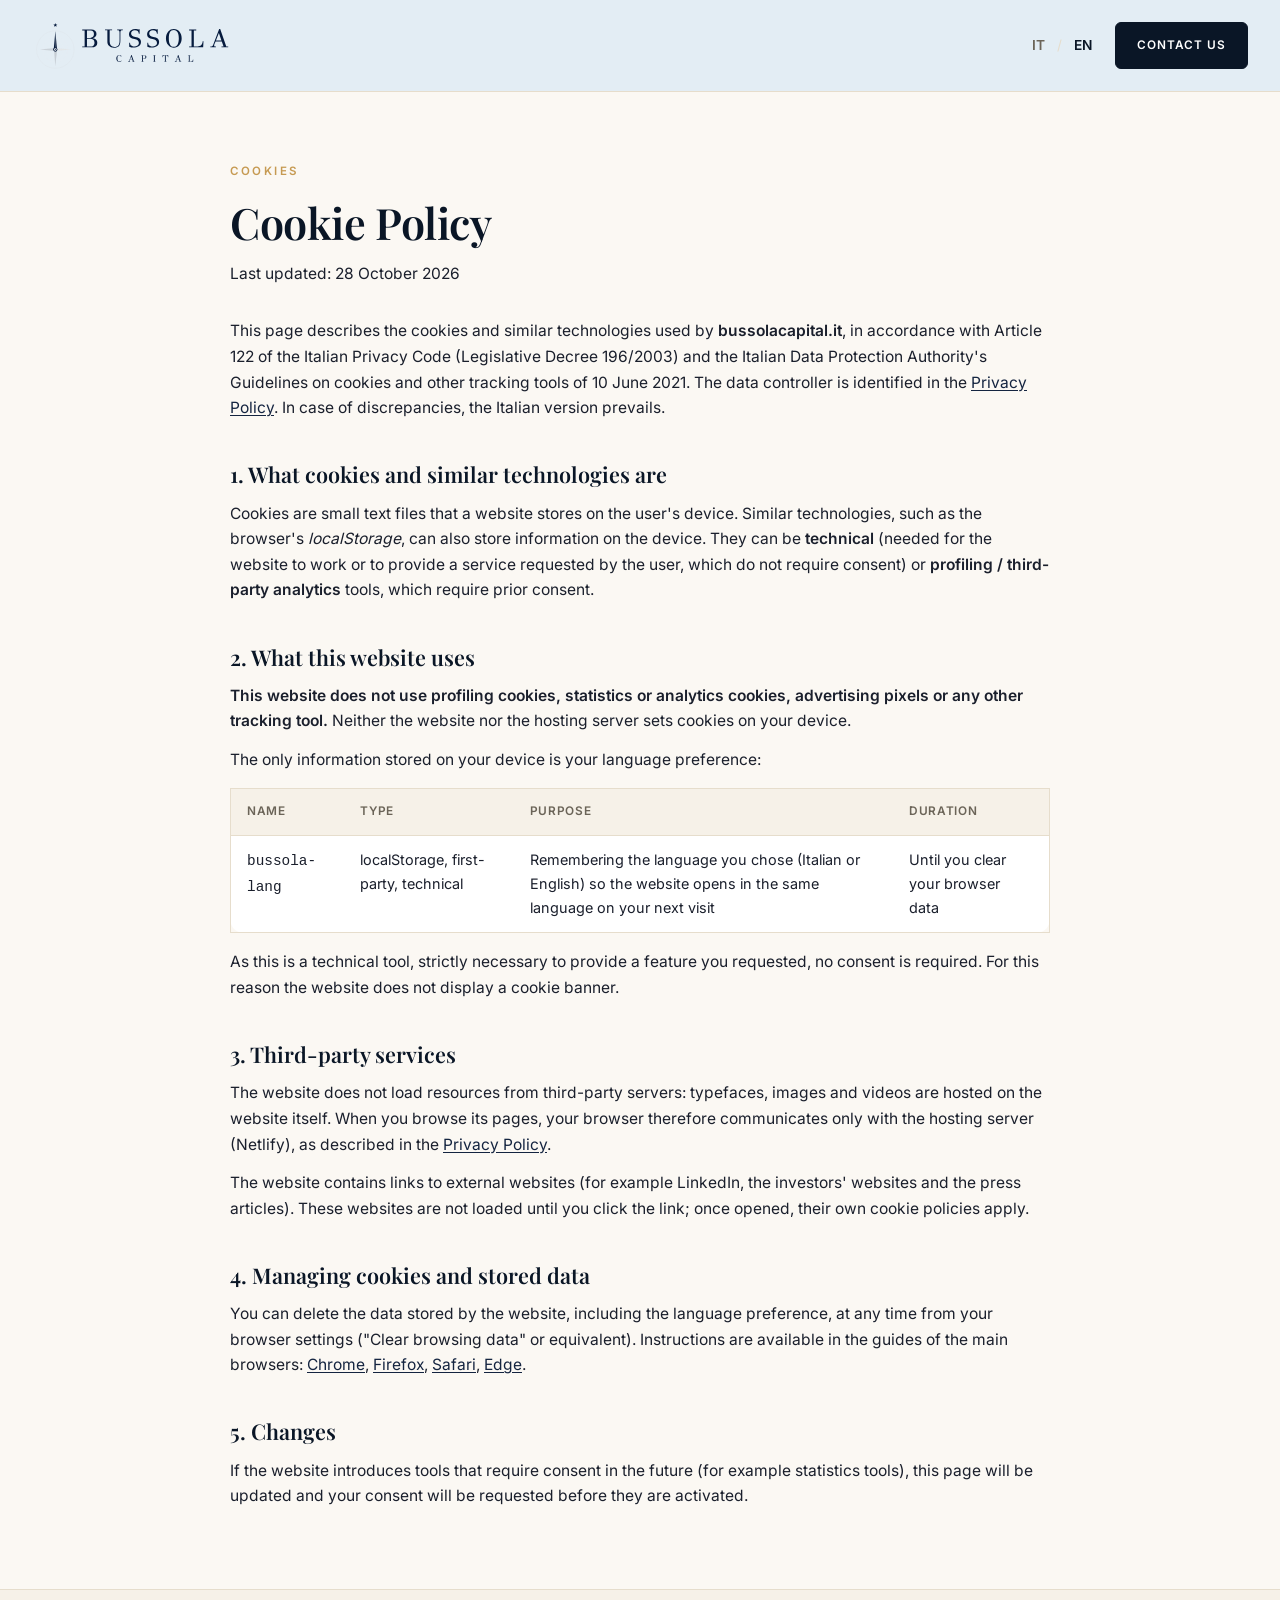
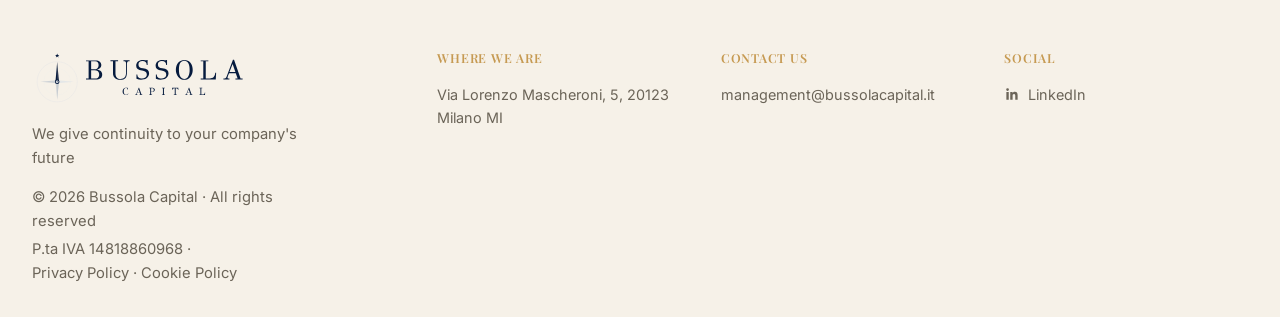
==== cookie-policy-en.html @ df8c8b08 "v3.1: privacy/cookie policy, press bar, no WhatsApp, self-hosted fonts - Remove the WhatsApp link fr" ====
<!DOCTYPE html>
<!-- BOZZA: testo di Privacy/Cookie Policy redatto come prima stesura.
     Da far rivedere e approvare ai partner (Edoardo Positano, Ales Cambareri), possibilmente
     con un consulente privacy, prima della pubblicazione definitiva. Completare i segnaposto
     evidenziati come [DA COMPLETARE: ...]. -->
<html lang="en">
<head>
<meta charset="UTF-8">
<meta name="viewport" content="width=device-width, initial-scale=1.0">
<title>Cookie Policy | Bussola Capital</title>
<meta name="description" content="Bussola Capital cookie policy.">
<link rel="icon" href="/favicon.ico" sizes="any">
<link rel="icon" type="image/png" sizes="32x32" href="/favicon-32.png">
<link rel="icon" type="image/png" sizes="192x192" href="/favicon-192.png">
<link rel="apple-touch-icon" sizes="180x180" href="/favicon-180.png">
<link rel="stylesheet" href="assets/fonts/fonts.css">
<link rel="stylesheet" href="assets/legal.css">
</head>
<body>

<header class="site-header">
  <div class="container">
    <a href="./" class="brand" aria-label="Bussola Capital — home"><img class="brand-logo" src="assets/bussola-logo.svg" alt="Bussola Capital"></a>
    <div class="header-actions">
      <div class="lang-switch">
        <a href="cookie-policy.html" data-lang="it">IT</a>
        <span class="divider">/</span>
        <a href="cookie-policy-en.html" data-lang="en" class="active">EN</a>
      </div>
      <a href="./#contattaci" class="btn btn-primary header-cta">Contact Us</a>
    </div>
  </div>
</header>

<main class="legal">
  <div class="container">
    <article class="legal-body">
      <span class="eyebrow">Cookies</span>
      <h1>Cookie Policy</h1>
      <p class="legal-updated">Last updated: 28 October 2026</p>

      <p style="margin-top:2rem">This page describes the cookies and similar technologies used by <strong>bussolacapital.it</strong>, in accordance with Article 122 of the Italian Privacy Code (Legislative Decree 196/2003) and the Italian Data Protection Authority's Guidelines on cookies and other tracking tools of 10 June 2021. The data controller is identified in the <a href="privacy-policy-en.html">Privacy Policy</a>. In case of discrepancies, the Italian version prevails.</p>

      <h2>1. What cookies and similar technologies are</h2>
      <p>Cookies are small text files that a website stores on the user's device. Similar technologies, such as the browser's <em>localStorage</em>, can also store information on the device. They can be <strong>technical</strong> (needed for the website to work or to provide a service requested by the user, which do not require consent) or <strong>profiling / third-party analytics</strong> tools, which require prior consent.</p>

      <h2>2. What this website uses</h2>
      <p><strong>This website does not use profiling cookies, statistics or analytics cookies, advertising pixels or any other tracking tool.</strong> Neither the website nor the hosting server sets cookies on your device.</p>
      <p>The only information stored on your device is your language preference:</p>
      <div class="legal-table-wrap">
        <table class="legal-table">
          <thead><tr><th>Name</th><th>Type</th><th>Purpose</th><th>Duration</th></tr></thead>
          <tbody>
            <tr><td><code>bussola-lang</code></td><td>localStorage, first-party, technical</td><td>Remembering the language you chose (Italian or English) so the website opens in the same language on your next visit</td><td>Until you clear your browser data</td></tr>
          </tbody>
        </table>
      </div>
      <p style="margin-top:1rem">As this is a technical tool, strictly necessary to provide a feature you requested, no consent is required. For this reason the website does not display a cookie banner.</p>

      <h2>3. Third-party services</h2>
      <p>The website does not load resources from third-party servers: typefaces, images and videos are hosted on the website itself. When you browse its pages, your browser therefore communicates only with the hosting server (Netlify), as described in the <a href="privacy-policy-en.html">Privacy Policy</a>.</p>
      <p>The website contains links to external websites (for example LinkedIn, the investors' websites and the press articles). These websites are not loaded until you click the link; once opened, their own cookie policies apply.</p>

      <h2>4. Managing cookies and stored data</h2>
      <p>You can delete the data stored by the website, including the language preference, at any time from your browser settings ("Clear browsing data" or equivalent). Instructions are available in the guides of the main browsers: <a href="https://support.google.com/chrome/answer/95647" target="_blank" rel="noopener">Chrome</a>, <a href="https://support.mozilla.org/kb/clear-cookies-and-site-data-firefox" target="_blank" rel="noopener">Firefox</a>, <a href="https://support.apple.com/guide/safari/manage-cookies-sfri11471/mac" target="_blank" rel="noopener">Safari</a>, <a href="https://support.microsoft.com/microsoft-edge/delete-cookies-in-microsoft-edge-63947406-40ac-c3b8-57b9-2a946a29ae09" target="_blank" rel="noopener">Edge</a>.</p>

      <h2>5. Changes</h2>
      <p>If the website introduces tools that require consent in the future (for example statistics tools), this page will be updated and your consent will be requested before they are activated.</p>
    </article>
  </div>
</main>

<footer class="site-footer">
  <div class="container">
    <div class="footer-row">
      <div class="footer-brand">
        <img class="footer-logo" src="assets/bussola-logo.svg" alt="Bussola Capital">
        <p>We give continuity to your company's future</p>
        <p class="footer-legal">&copy; 2026 Bussola Capital &middot; All rights reserved</p>
        <p class="footer-legal">P.ta IVA 14818860968 &middot; <span class="footer-legal-links"><a href="privacy-policy-en.html">Privacy Policy</a> &middot; <a href="cookie-policy-en.html">Cookie Policy</a></span></p>
      </div>
      <div class="footer-col">
        <h4>Where We Are</h4>
        <p>Via Lorenzo Mascheroni, 5, 20123 Milano MI</p>
      </div>
      <div class="footer-col">
        <h4>Contact Us</h4>
        <a href="mailto:management@bussolacapital.it">management@bussolacapital.it</a>
      </div>
      <div class="footer-col">
        <h4>Social</h4>
        <a class="social-link" href="https://www.linkedin.com/company/bussola-capital/" target="_blank" rel="noopener">
          <svg viewBox="0 0 24 24" width="16" height="16" fill="currentColor" aria-hidden="true"><path d="M20.45 20.45h-3.55v-5.57c0-1.33-.02-3.03-1.85-3.03-1.85 0-2.14 1.45-2.14 2.94v5.66H9.36V9h3.41v1.56h.05c.47-.9 1.63-1.85 3.36-1.85 3.6 0 4.27 2.37 4.27 5.45v6.29zM5.34 7.43a2.06 2.06 0 1 1 0-4.12 2.06 2.06 0 0 1 0 4.12zM7.12 20.45H3.56V9h3.56v11.45z"/></svg>
          LinkedIn
        </a>
      </div>
    </div>
  </div>
</footer>

<script>
// keep the home page language in sync with the language chosen here
document.querySelectorAll(".lang-switch a").forEach(function(a){
  a.addEventListener("click", function(){ try{ localStorage.setItem("bussola-lang", a.getAttribute("data-lang")); }catch(e){} });
});
try{ localStorage.setItem("bussola-lang", "en"); }catch(e){}
</script>
</body>
</html>
---- assets/fonts/fonts.css ----
/* Playfair Display e Inter in self-hosting (da Google Fonts, licenza SIL OFL 1.1: vedi OFL-*.txt).
   Solo i sottoinsiemi latin e latin-ext; font variabili, un file copre tutti i pesi usati. */
/* Inter — latin-ext */
@font-face{font-family:'Inter';font-style:normal;font-weight:400 600;font-display:swap;src:url(inter-latin-ext.woff2) format('woff2');unicode-range:U+0100-02BA, U+02BD-02C5, U+02C7-02CC, U+02CE-02D7, U+02DD-02FF, U+0304, U+0308, U+0329, U+1D00-1DBF, U+1E00-1E9F, U+1EF2-1EFF, U+2020, U+20A0-20AB, U+20AD-20C4, U+2113, U+2C60-2C7F, U+A720-A7FF}
/* Inter — latin */
@font-face{font-family:'Inter';font-style:normal;font-weight:400 600;font-display:swap;src:url(inter-latin.woff2) format('woff2');unicode-range:U+0000-00FF, U+0131, U+0152-0153, U+02BB-02BC, U+02C6, U+02DA, U+02DC, U+0304, U+0308, U+0329, U+2000-206F, U+20AC, U+2122, U+2191, U+2193, U+2212, U+2215, U+FEFF, U+FFFD}
/* Playfair Display — latin-ext */
@font-face{font-family:'Playfair Display';font-style:normal;font-weight:500 700;font-display:swap;src:url(playfair-display-latin-ext.woff2) format('woff2');unicode-range:U+0100-02BA, U+02BD-02C5, U+02C7-02CC, U+02CE-02D7, U+02DD-02FF, U+0304, U+0308, U+0329, U+1D00-1DBF, U+1E00-1E9F, U+1EF2-1EFF, U+2020, U+20A0-20AB, U+20AD-20C4, U+2113, U+2C60-2C7F, U+A720-A7FF}
/* Playfair Display — latin */
@font-face{font-family:'Playfair Display';font-style:normal;font-weight:500 700;font-display:swap;src:url(playfair-display-latin.woff2) format('woff2');unicode-range:U+0000-00FF, U+0131, U+0152-0153, U+02BB-02BC, U+02C6, U+02DA, U+02DC, U+0304, U+0308, U+0329, U+2000-206F, U+20AC, U+2122, U+2191, U+2193, U+2212, U+2215, U+FEFF, U+FFFD}
---- assets/legal.css ----
/* ==========================================================================
   BUSSOLA CAPITAL — pagine legali (Privacy / Cookie Policy)
   Token, header e footer ripresi da index.html
   ========================================================================== */
:root{
  --bg:#fbf8f3;
  --soft:#f6f1e8;
  --navy:#142440;
  --navy-deep:#0a1626;
  --ink:#1a1f2c;
  --muted:#6b6458;
  --line:#e6ddcc;
  --gold:#c69a52;
  --font-display:"Playfair Display","Georgia",serif;
  --font-body:"Inter",-apple-system,BlinkMacSystemFont,"Segoe UI",sans-serif;
  --container:1320px;
  --header-h:92px;
  --ease:cubic-bezier(0.22,1,0.36,1);
  --t:.3s var(--ease);
}
*,*::before,*::after{box-sizing:border-box}
html,body{max-width:100%}
body,h1,h2,h3,p{margin:0}
a{color:inherit;text-decoration:none}
img{max-width:100%;display:block}
body{font-family:var(--font-body);color:var(--ink);background:var(--bg);line-height:1.65;-webkit-font-smoothing:antialiased;overflow-x:hidden}
h1,h2,h3{font-family:var(--font-display);font-weight:600;line-height:1.18;color:var(--navy-deep)}
.container{width:100%;max-width:var(--container);margin:0 auto;padding:0 2rem}
.eyebrow{display:inline-block;font-size:.72rem;letter-spacing:.22em;text-transform:uppercase;color:var(--gold);font-weight:600;margin-bottom:1rem}

/* buttons */
.btn{display:inline-flex;align-items:center;gap:.55rem;padding:1rem 2rem;font-size:.82rem;letter-spacing:.08em;text-transform:uppercase;font-weight:600;border-radius:6px;transition:var(--t)}
.btn-primary{background:var(--navy-deep);color:#fff;border:1px solid var(--navy-deep)}
.btn-primary:hover{background:var(--navy);transform:translateY(-2px);box-shadow:0 10px 24px rgba(11,28,51,.18)}

/* header */
.site-header{position:fixed;inset:0 0 auto 0;z-index:900;height:var(--header-h);display:flex;align-items:center;background:#E3EDF4;border-bottom:1px solid var(--line)}
.site-header .container{display:flex;align-items:center;justify-content:space-between;gap:1.5rem}
.brand-logo{display:block;width:202px;height:56px;flex-shrink:0}
.header-actions{display:flex;align-items:center;gap:1.1rem;flex-shrink:0}
.lang-switch{font-size:.86rem;letter-spacing:.03em;display:flex;align-items:center;gap:.4rem;white-space:nowrap}
.lang-switch a{padding:.2rem .3rem;color:var(--muted);font-weight:600;transition:var(--t)}
.lang-switch a.active{color:var(--navy-deep)}
.lang-switch .divider{color:var(--line)}
.header-cta{flex-shrink:0;padding:.8rem 1.3rem;font-size:.74rem}

/* legal content */
.legal{padding:calc(var(--header-h) + 4rem) 0 5rem}
.legal-body{max-width:820px;margin:0 auto}
.legal-body h1{font-size:clamp(2rem,3.4vw,2.7rem);letter-spacing:-.01em}
.legal-updated{margin-top:.8rem;color:var(--muted);font-size:.86rem}
.legal-body h2{font-size:1.35rem;margin:2.6rem 0 .8rem}
.legal-body h3{font-family:var(--font-body);font-size:1rem;font-weight:600;margin:1.6rem 0 .5rem}
.legal-body p,.legal-body li{color:var(--ink);font-size:.97rem}
.legal-body p+p{margin-top:.8rem}
.legal-body ul{margin:.6rem 0 0;padding-left:1.2rem}
.legal-body li+li{margin-top:.4rem}
.legal-body a{color:var(--navy);text-decoration:underline;text-underline-offset:2px}
.legal-body a:hover{color:var(--navy-deep)}
.legal-card{background:#fff;border:1px solid var(--line);border-radius:14px;padding:1.4rem 1.6rem;margin-top:1rem}
.legal-card p{margin:0}
.legal-card p+p{margin-top:.3rem}
.legal-table-wrap{overflow-x:auto;margin-top:1rem}
.legal-table{width:100%;border-collapse:collapse;background:#fff;border:1px solid var(--line);border-radius:14px;font-size:.9rem}
.legal-table th,.legal-table td{padding:.8rem 1rem;text-align:left;vertical-align:top;border-bottom:1px solid var(--line)}
.legal-table th{font-size:.74rem;letter-spacing:.06em;text-transform:uppercase;color:var(--muted);font-weight:600;background:var(--soft)}
.legal-table tr:last-child td{border-bottom:none}
.todo{background:#fff3cd;color:#7a5200;padding:0 .25rem;border-radius:3px;font-weight:600}

/* footer */
.site-footer{background:var(--soft);border-top:1px solid var(--line);padding:3.6rem 0 2rem}
.footer-row{display:grid;grid-template-columns:1.5fr 1fr 1fr 1fr;gap:2.5rem;align-items:start;text-align:left}
.footer-logo{display:block;width:217px;height:60px;margin-bottom:.9rem}
.footer-brand p{color:var(--muted);font-size:.92rem;max-width:32ch}
.footer-legal{color:var(--muted);font-size:.78rem;margin:.9rem 0 0}
.footer-legal+.footer-legal{margin-top:.2rem}
.footer-legal a{transition:var(--t)}
.footer-legal-links{white-space:nowrap}
.footer-legal a:hover{color:var(--navy)}
.footer-col h4{font-family:var(--font-display);font-size:.78rem;letter-spacing:.06em;text-transform:uppercase;color:var(--gold);font-weight:600;margin:0 0 .9rem}
.footer-col p{color:var(--muted);font-size:.9rem;margin:0}
.footer-col a{display:block;color:var(--muted);font-size:.9rem;transition:var(--t)}
.footer-col a+a{margin-top:.4rem}
.footer-col a:hover{color:var(--navy)}
.footer-col .social-link{display:inline-flex;align-items:center;justify-content:flex-start;gap:.5rem}

@media(max-width:960px){.footer-row{grid-template-columns:1fr 1fr;row-gap:2rem}}
@media(max-width:860px){.brand-logo{width:166px;height:46px}}
@media(max-width:560px){
  .container{padding:0 1.3rem}
  .header-cta{display:none}
  .legal{padding-top:calc(var(--header-h) + 2.4rem)}
  .footer-row{grid-template-columns:1fr}
}
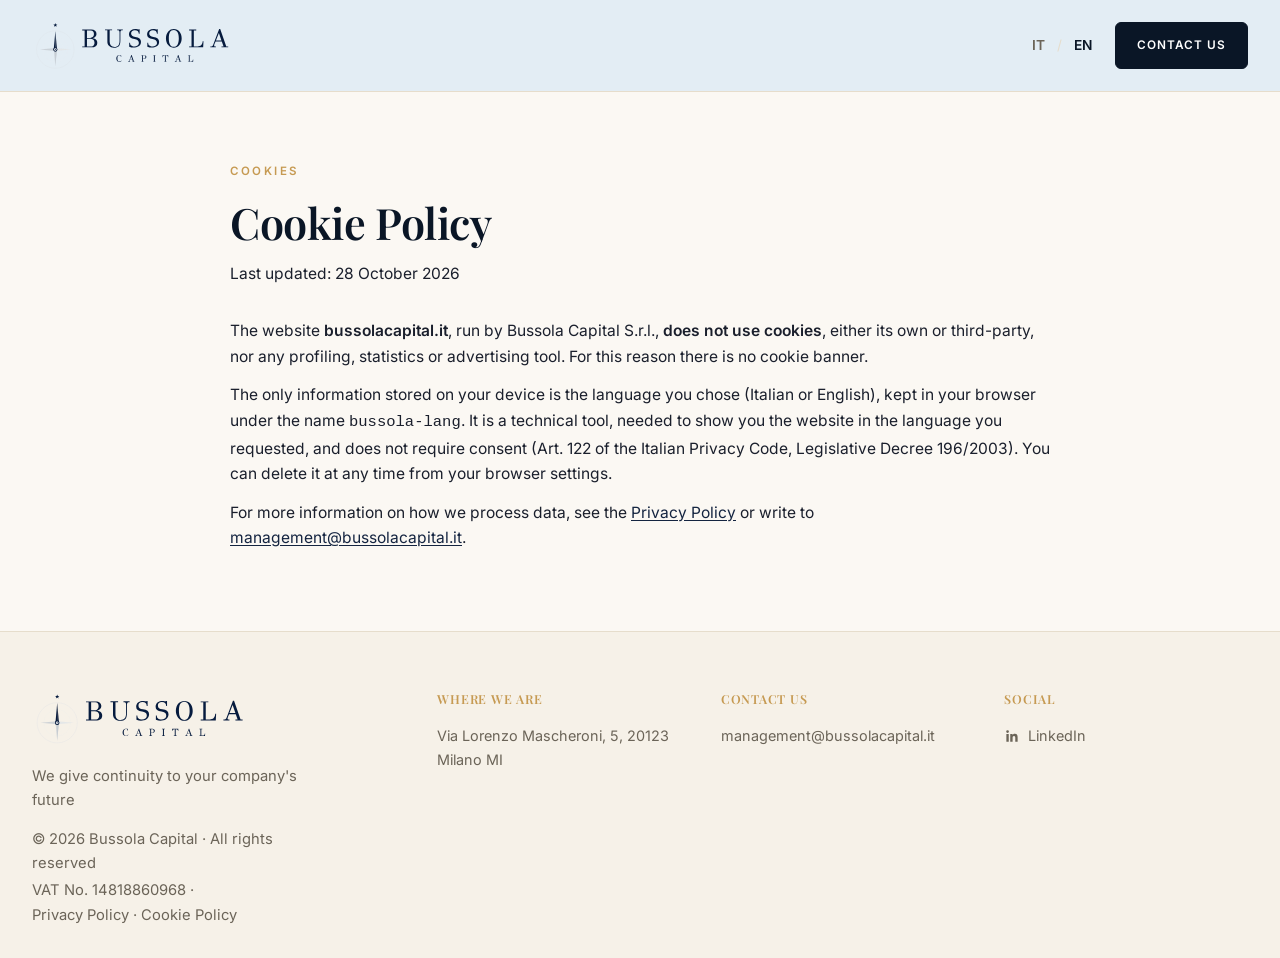
==== commit a8438de0: "Make the legal pages final - Drop the draft comment from the four legal pages - Remove the DPO sente" ====
--- a/cookie-policy-en.html
+++ b/cookie-policy-en.html
@@ -1,8 +1,4 @@
 <!DOCTYPE html>
-<!-- BOZZA: testo di Privacy/Cookie Policy redatto come prima stesura.
-     Da far rivedere e approvare ai partner (Edoardo Positano, Ales Cambareri), possibilmente
-     con un consulente privacy, prima della pubblicazione definitiva. Completare i segnaposto
-     evidenziati come [DA COMPLETARE: ...]. -->
 <html lang="en">
 <head>
 <meta charset="UTF-8">
@@ -39,33 +35,9 @@
       <h1>Cookie Policy</h1>
       <p class="legal-updated">Last updated: 28 October 2026</p>
 
-      <p style="margin-top:2rem">This page describes the cookies and similar technologies used by <strong>bussolacapital.it</strong>, in accordance with Article 122 of the Italian Privacy Code (Legislative Decree 196/2003) and the Italian Data Protection Authority's Guidelines on cookies and other tracking tools of 10 June 2021. The data controller is identified in the <a href="privacy-policy-en.html">Privacy Policy</a>. In case of discrepancies, the Italian version prevails.</p>
-
-      <h2>1. What cookies and similar technologies are</h2>
-      <p>Cookies are small text files that a website stores on the user's device. Similar technologies, such as the browser's <em>localStorage</em>, can also store information on the device. They can be <strong>technical</strong> (needed for the website to work or to provide a service requested by the user, which do not require consent) or <strong>profiling / third-party analytics</strong> tools, which require prior consent.</p>
-
-      <h2>2. What this website uses</h2>
-      <p><strong>This website does not use profiling cookies, statistics or analytics cookies, advertising pixels or any other tracking tool.</strong> Neither the website nor the hosting server sets cookies on your device.</p>
-      <p>The only information stored on your device is your language preference:</p>
-      <div class="legal-table-wrap">
-        <table class="legal-table">
-          <thead><tr><th>Name</th><th>Type</th><th>Purpose</th><th>Duration</th></tr></thead>
-          <tbody>
-            <tr><td><code>bussola-lang</code></td><td>localStorage, first-party, technical</td><td>Remembering the language you chose (Italian or English) so the website opens in the same language on your next visit</td><td>Until you clear your browser data</td></tr>
-          </tbody>
-        </table>
-      </div>
-      <p style="margin-top:1rem">As this is a technical tool, strictly necessary to provide a feature you requested, no consent is required. For this reason the website does not display a cookie banner.</p>
-
-      <h2>3. Third-party services</h2>
-      <p>The website does not load resources from third-party servers: typefaces, images and videos are hosted on the website itself. When you browse its pages, your browser therefore communicates only with the hosting server (Netlify), as described in the <a href="privacy-policy-en.html">Privacy Policy</a>.</p>
-      <p>The website contains links to external websites (for example LinkedIn, the investors' websites and the press articles). These websites are not loaded until you click the link; once opened, their own cookie policies apply.</p>
-
-      <h2>4. Managing cookies and stored data</h2>
-      <p>You can delete the data stored by the website, including the language preference, at any time from your browser settings ("Clear browsing data" or equivalent). Instructions are available in the guides of the main browsers: <a href="https://support.google.com/chrome/answer/95647" target="_blank" rel="noopener">Chrome</a>, <a href="https://support.mozilla.org/kb/clear-cookies-and-site-data-firefox" target="_blank" rel="noopener">Firefox</a>, <a href="https://support.apple.com/guide/safari/manage-cookies-sfri11471/mac" target="_blank" rel="noopener">Safari</a>, <a href="https://support.microsoft.com/microsoft-edge/delete-cookies-in-microsoft-edge-63947406-40ac-c3b8-57b9-2a946a29ae09" target="_blank" rel="noopener">Edge</a>.</p>
-
-      <h2>5. Changes</h2>
-      <p>If the website introduces tools that require consent in the future (for example statistics tools), this page will be updated and your consent will be requested before they are activated.</p>
+      <p style="margin-top:2rem">The website <strong>bussolacapital.it</strong>, run by Bussola Capital S.r.l., <strong>does not use cookies</strong>, either its own or third-party, nor any profiling, statistics or advertising tool. For this reason there is no cookie banner.</p>
+      <p>The only information stored on your device is the language you chose (Italian or English), kept in your browser under the name <code>bussola-lang</code>. It is a technical tool, needed to show you the website in the language you requested, and does not require consent (Art. 122 of the Italian Privacy Code, Legislative Decree 196/2003). You can delete it at any time from your browser settings.</p>
+      <p>For more information on how we process data, see the <a href="privacy-policy-en.html">Privacy Policy</a> or write to <a href="mailto:management@bussolacapital.it">management@bussolacapital.it</a>.</p>
     </article>
   </div>
 </main>
@@ -77,7 +49,7 @@
         <img class="footer-logo" src="assets/bussola-logo.svg" alt="Bussola Capital">
         <p>We give continuity to your company's future</p>
         <p class="footer-legal">&copy; 2026 Bussola Capital &middot; All rights reserved</p>
-        <p class="footer-legal">P.ta IVA 14818860968 &middot; <span class="footer-legal-links"><a href="privacy-policy-en.html">Privacy Policy</a> &middot; <a href="cookie-policy-en.html">Cookie Policy</a></span></p>
+        <p class="footer-legal">VAT No. 14818860968 &middot; <span class="footer-legal-links"><a href="privacy-policy-en.html">Privacy Policy</a> &middot; <a href="cookie-policy-en.html">Cookie Policy</a></span></p>
       </div>
       <div class="footer-col">
         <h4>Where We Are</h4>
